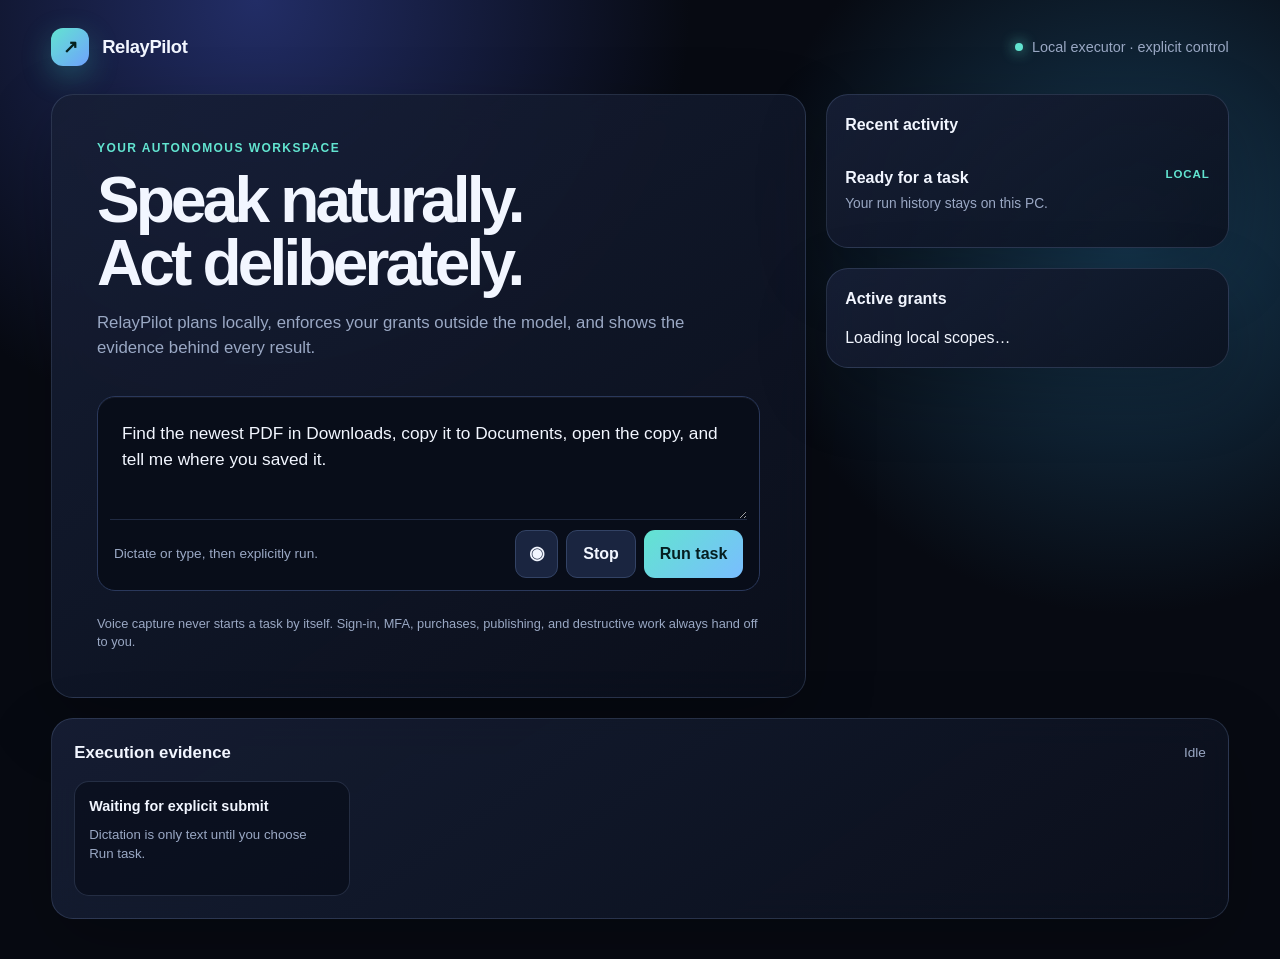
==== src/relaypilot/ui/index.html @ 1c763e45 "feat: add modern local voice workspace" ====
<!doctype html>
<html lang="en">
<head>
  <meta charset="utf-8"><meta name="viewport" content="width=device-width, initial-scale=1"><title>RelayPilot</title>
  <style>
    :root{--bg:#070a12;--card:rgba(16,22,39,.86);--line:#a9c4ff29;--text:#f2f6ff;--muted:#9aa8c4;--aqua:#62e4d0;--violet:#9b8cff;--amber:#ffc46b;--rose:#ff7a9f;color-scheme:dark}*{box-sizing:border-box}body{margin:0;min-width:320px;color:var(--text);font:16px/1.45 Inter,Segoe UI,Arial,sans-serif;background:radial-gradient(circle at 20% 0%,#222d66 0,transparent 31%),radial-gradient(circle at 88% 25%,#173b55 0,transparent 28%),var(--bg)}button,textarea{font:inherit}button{border:0;cursor:pointer}.shell{max-width:1440px;min-height:100vh;margin:auto;padding:28px clamp(18px,4vw,64px) 40px}header{display:flex;justify-content:space-between;align-items:center;gap:20px;margin-bottom:28px}.brand{display:flex;align-items:center;gap:13px;font-size:1.15rem;font-weight:800;letter-spacing:-.02em}.mark{width:38px;height:38px;border-radius:12px;display:grid;place-items:center;color:#05211e;background:linear-gradient(135deg,var(--aqua),#70a3ff);box-shadow:0 10px 30px #45e5d044}.status{display:flex;gap:9px;align-items:center;color:var(--muted);font-size:.9rem}.dot{width:8px;height:8px;border-radius:50%;background:var(--aqua);box-shadow:0 0 14px var(--aqua)}.layout{display:grid;grid-template-columns:minmax(0,1.5fr) minmax(290px,.8fr);gap:20px}.card{background:linear-gradient(145deg,rgba(23,31,54,.9),rgba(11,16,29,.84));border:1px solid var(--line);border-radius:22px;box-shadow:0 24px 70px #0000003b;backdrop-filter:blur(18px)}.workspace{padding:clamp(22px,3.5vw,48px)}.eyebrow{color:var(--aqua);letter-spacing:.12em;text-transform:uppercase;font-weight:800;font-size:.75rem}.workspace h1{margin:12px 0 9px;max-width:760px;font-size:clamp(2.2rem,5vw,4.8rem);line-height:.98;letter-spacing:-.06em}.workspace>p{max-width:650px;color:var(--muted);font-size:1.05rem}.composer{margin-top:36px;padding:12px;background:#080d19;border:1px solid #2a385b;border-radius:18px;box-shadow:inset 0 1px #ffffff0d}.composer:focus-within{border-color:#70deda;box-shadow:0 0 0 3px #62e4d020}.composer textarea{display:block;width:100%;min-height:110px;resize:vertical;border:0;outline:0;background:transparent;color:var(--text);padding:12px;font-size:1.08rem;line-height:1.5}.composer-footer{display:flex;justify-content:space-between;align-items:center;gap:10px;border-top:1px solid #202a42;padding:10px 4px 0}.hint{color:var(--muted);font-size:.85rem}.actions{display:flex;gap:8px}.primary,.secondary,.icon{border-radius:11px;padding:.7rem 1rem;font-weight:750}.primary{background:linear-gradient(135deg,var(--aqua),#79bdff);color:#051e20}.secondary,.icon{background:#1a2540;color:var(--text);border:1px solid #334365}.icon{width:43px;padding:.6rem;font-size:1.1rem}.list,.controls{padding:18px}.list h2,.controls h2{font-size:1rem;margin:0 0 15px}.run{padding:15px 0;border-bottom:1px solid var(--line)}.run:last-child{border:0}.run-head{display:flex;justify-content:space-between;gap:8px}.pill{font-size:.72rem;font-weight:800;text-transform:uppercase;letter-spacing:.08em;color:var(--aqua)}.run p{margin:5px 0 0;color:var(--muted);font-size:.86rem;overflow:hidden;text-overflow:ellipsis;white-space:nowrap}.controls{margin-top:20px}.scope{padding:11px;border-radius:12px;background:#0a1020;margin-top:9px}.scope label{display:block;color:var(--muted);font-size:.76rem;margin-bottom:4px}.scope div{font-size:.88rem;word-break:break-word}.feed{grid-column:1/-1;padding:22px}.feed-header{display:flex;justify-content:space-between;align-items:center;gap:12px}.feed h2{margin:0;font-size:1.05rem}.events{display:grid;grid-template-columns:repeat(4,1fr);gap:10px;margin-top:16px}.event{min-height:115px;padding:14px;border:1px solid var(--line);border-radius:15px;background:#060b1894}.event strong{display:block;font-size:.9rem}.event p{color:var(--muted);margin:8px 0 0;font-size:.83rem}.event[data-state="completed"]{border-color:#62e4d055}.event[data-state="blocked"]{border-color:#ffc46b66}.event[data-state="handoff"]{border-color:#ff7a9f66}.footer-note{margin-top:24px;color:var(--muted);font-size:.8rem}.voice-active{animation:pulse 1.1s infinite;background:var(--rose)}@keyframes pulse{50%{box-shadow:0 0 0 9px #ff7a9f22}}@media(max-width:900px){.layout{grid-template-columns:1fr}.events{grid-template-columns:repeat(2,1fr)}}@media(max-width:560px){.shell{padding:18px}.workspace h1{font-size:2.4rem}.composer-footer{align-items:flex-start;flex-direction:column}.actions{width:100%}.primary{flex:1}.events{grid-template-columns:1fr}.status span:last-child{display:none}}
  </style>
</head>
<body><main class="shell">
  <header><div class="brand"><div class="mark">↗</div>RelayPilot</div><div class="status"><i class="dot"></i><span>Local executor · explicit control</span></div></header>
  <section class="layout">
    <article class="card workspace"><div class="eyebrow">Your autonomous workspace</div><h1>Speak naturally.<br>Act deliberately.</h1><p>RelayPilot plans locally, enforces your grants outside the model, and shows the evidence behind every result.</p>
      <div class="composer"><textarea id="command" aria-label="Task command">Find the newest PDF in Downloads, copy it to Documents, open the copy, and tell me where you saved it.</textarea><div class="composer-footer"><span class="hint" id="voiceHint">Dictate or type, then explicitly run.</span><div class="actions"><button class="icon" id="voice" title="Start voice capture" aria-label="Start voice capture">◉</button><button class="secondary" id="stop">Stop</button><button class="primary" id="run">Run task</button></div></div></div>
      <div class="footer-note">Voice capture never starts a task by itself. Sign-in, MFA, purchases, publishing, and destructive work always hand off to you.</div>
    </article>
    <aside><section class="card list"><h2>Recent activity</h2><div id="history"><div class="run"><div class="run-head"><strong>Ready for a task</strong><span class="pill">local</span></div><p>Your run history stays on this PC.</p></div></div></section><section class="card controls"><h2>Active grants</h2><div id="scopes">Loading local scopes…</div></section></aside>
    <section class="card feed"><div class="feed-header"><h2>Execution evidence</h2><span class="hint" id="runStatus">Idle</span></div><div class="events" id="events"><div class="event"><strong>Waiting for explicit submit</strong><p>Dictation is only text until you choose Run task.</p></div></div></section>
  </section></main>
  <script>
    const $=s=>document.querySelector(s), command=$('#command'),run=$('#run'),stop=$('#stop'),voice=$('#voice'),events=$('#events'),status=$('#runStatus'),history=$('#history'),scopes=$('#scopes'),voiceHint=$('#voiceHint');
    const escape=v=>String(v??'').replace(/[&<>"']/g,c=>({'&':'&amp;','<':'&lt;','>':'&gt;','"':'&quot;',"'":'&#39;'}[c]));
    async function api(path,body){const response=await fetch(path,{method:body?'POST':'GET',headers:body?{'Content-Type':'application/json'}:{},body:body?JSON.stringify(body):undefined});return response.json()}
    function showEvents(result){events.innerHTML='';const items=result.events?.length?result.events:[{message:result.reason||'No result',evidence:''}];items.forEach((event,index)=>{const node=document.createElement('div');node.className='event';node.dataset.state=index===items.length-1?result.state:'';node.innerHTML=`<strong>${escape(event.message)}</strong><p>${escape(event.evidence||result.reason||'')}</p>`;events.append(node)});status.textContent=(result.state||'idle').replace(/^./,c=>c.toUpperCase())}
    async function refresh(){const data=await api('/api/snapshot');history.innerHTML=data.history.length?data.history.map(item=>`<div class="run"><div class="run-head"><strong>${escape(item.command)}</strong><span class="pill">${escape(item.state)}</span></div><p>${escape(item.at)}</p></div>`).join(''):'<div class="run"><strong>No local runs yet</strong><p>Evidence appears here after a task.</p></div>';scopes.innerHTML=`<div class="scope"><label>Read from</label><div>${escape(data.folders.downloads)}</div></div><div class="scope"><label>Write to</label><div>${escape(data.folders.documents)}</div></div><div class="scope"><label>Read-only sites</label><div>${data.sites.map(escape).join(', ')}</div></div>`}
    run.addEventListener('click',async()=>{run.disabled=true;status.textContent='Running locally…';try{const result=await api('/api/run',{command:command.value});showEvents(result);await refresh()}catch(error){showEvents({state:'blocked',reason:'Local UI connection failed: '+error.message})}finally{run.disabled=false}});stop.addEventListener('click',async()=>{const result=await api('/api/stop',{});status.textContent=result.status});
    const SpeechRecognition=window.SpeechRecognition||window.webkitSpeechRecognition;let recognition;if(SpeechRecognition){recognition=new SpeechRecognition();recognition.continuous=true;recognition.interimResults=true;let base='';recognition.onstart=()=>{base=command.value;voice.classList.add('voice-active');voiceHint.textContent='Listening… review the text, then explicitly run.'};recognition.onresult=e=>{let words='';for(let i=e.resultIndex;i<e.results.length;i++)words+=e.results[i][0].transcript;command.value=(base+' '+words).trim()};recognition.onend=()=>{voice.classList.remove('voice-active');voiceHint.textContent='Voice captured. Review it, then explicitly run.'};voice.addEventListener('click',()=>voice.classList.contains('voice-active')?recognition.stop():recognition.start())}else{voice.disabled=true;voice.title='Use Wispr or browser dictation in this command box';voiceHint.textContent='Use Wispr or browser dictation; this browser does not expose voice capture.'}command.addEventListener('keydown',e=>{if(e.ctrlKey&&e.key==='Enter'){e.preventDefault();run.click()}});refresh();
  </script>
</body></html>
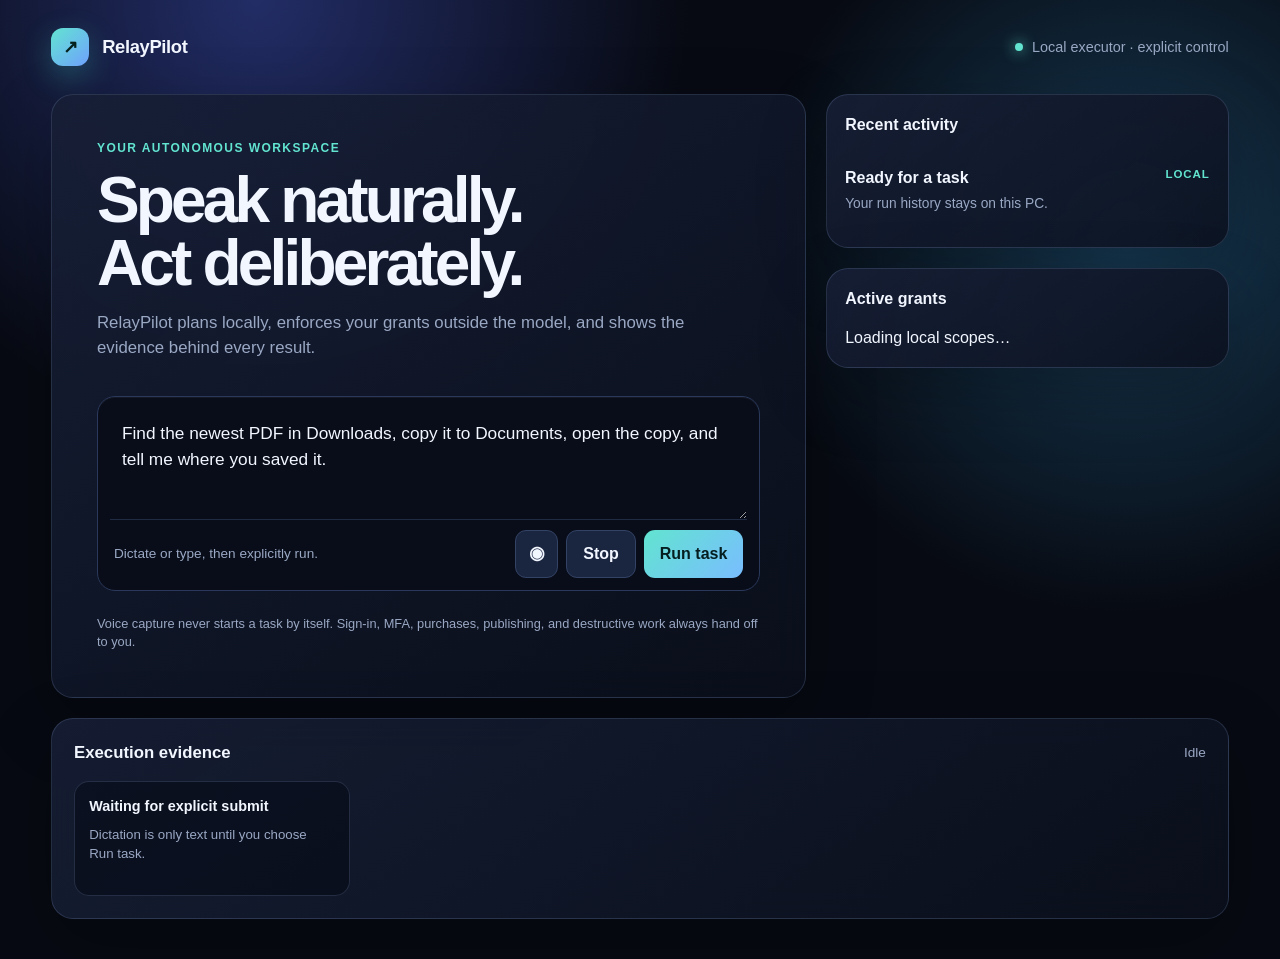
==== commit 1950baad: "fix: distinguish launch requests from completed tasks" ====
--- a/src/relaypilot/ui/index.html
+++ b/src/relaypilot/ui/index.html
@@ -20,7 +20,7 @@
     const $=s=>document.querySelector(s), command=$('#command'),run=$('#run'),stop=$('#stop'),voice=$('#voice'),events=$('#events'),status=$('#runStatus'),history=$('#history'),scopes=$('#scopes'),voiceHint=$('#voiceHint');
     const escape=v=>String(v??'').replace(/[&<>"']/g,c=>({'&':'&amp;','<':'&lt;','>':'&gt;','"':'&quot;',"'":'&#39;'}[c]));
     async function api(path,body){const response=await fetch(path,{method:body?'POST':'GET',headers:body?{'Content-Type':'application/json'}:{},body:body?JSON.stringify(body):undefined});return response.json()}
-    function showEvents(result){events.innerHTML='';const items=result.events?.length?result.events:[{message:result.reason||'No result',evidence:''}];items.forEach((event,index)=>{const node=document.createElement('div');node.className='event';node.dataset.state=index===items.length-1?result.state:'';node.innerHTML=`<strong>${escape(event.message)}</strong><p>${escape(event.evidence||result.reason||'')}</p>`;events.append(node)});status.textContent=(result.state||'idle').replace(/^./,c=>c.toUpperCase())}
+    function showEvents(result){events.innerHTML='';const items=result.events?.length?result.events:[{message:result.reason||'No result',evidence:''}];items.forEach((event,index)=>{const node=document.createElement('div');node.className='event';node.dataset.state=index===items.length-1?result.state:'';node.innerHTML=`<strong>${escape(event.message)}</strong><p>${escape(event.evidence||result.reason||'')}</p>`;events.append(node)});const labels={launch_requested:'Launch requested — verify the viewer window'};status.textContent=labels[result.state]||(result.state||'idle').replace(/^./,c=>c.toUpperCase())}
     async function refresh(){const data=await api('/api/snapshot');history.innerHTML=data.history.length?data.history.map(item=>`<div class="run"><div class="run-head"><strong>${escape(item.command)}</strong><span class="pill">${escape(item.state)}</span></div><p>${escape(item.at)}</p></div>`).join(''):'<div class="run"><strong>No local runs yet</strong><p>Evidence appears here after a task.</p></div>';scopes.innerHTML=`<div class="scope"><label>Read from</label><div>${escape(data.folders.downloads)}</div></div><div class="scope"><label>Write to</label><div>${escape(data.folders.documents)}</div></div><div class="scope"><label>Read-only sites</label><div>${data.sites.map(escape).join(', ')}</div></div>`}
     run.addEventListener('click',async()=>{run.disabled=true;status.textContent='Running locally…';try{const result=await api('/api/run',{command:command.value});showEvents(result);await refresh()}catch(error){showEvents({state:'blocked',reason:'Local UI connection failed: '+error.message})}finally{run.disabled=false}});stop.addEventListener('click',async()=>{const result=await api('/api/stop',{});status.textContent=result.status});
     const SpeechRecognition=window.SpeechRecognition||window.webkitSpeechRecognition;let recognition;if(SpeechRecognition){recognition=new SpeechRecognition();recognition.continuous=true;recognition.interimResults=true;let base='';recognition.onstart=()=>{base=command.value;voice.classList.add('voice-active');voiceHint.textContent='Listening… review the text, then explicitly run.'};recognition.onresult=e=>{let words='';for(let i=e.resultIndex;i<e.results.length;i++)words+=e.results[i][0].transcript;command.value=(base+' '+words).trim()};recognition.onend=()=>{voice.classList.remove('voice-active');voiceHint.textContent='Voice captured. Review it, then explicitly run.'};voice.addEventListener('click',()=>voice.classList.contains('voice-active')?recognition.stop():recognition.start())}else{voice.disabled=true;voice.title='Use Wispr or browser dictation in this command box';voiceHint.textContent='Use Wispr or browser dictation; this browser does not expose voice capture.'}command.addEventListener('keydown',e=>{if(e.ctrlKey&&e.key==='Enter'){e.preventDefault();run.click()}});refresh();
